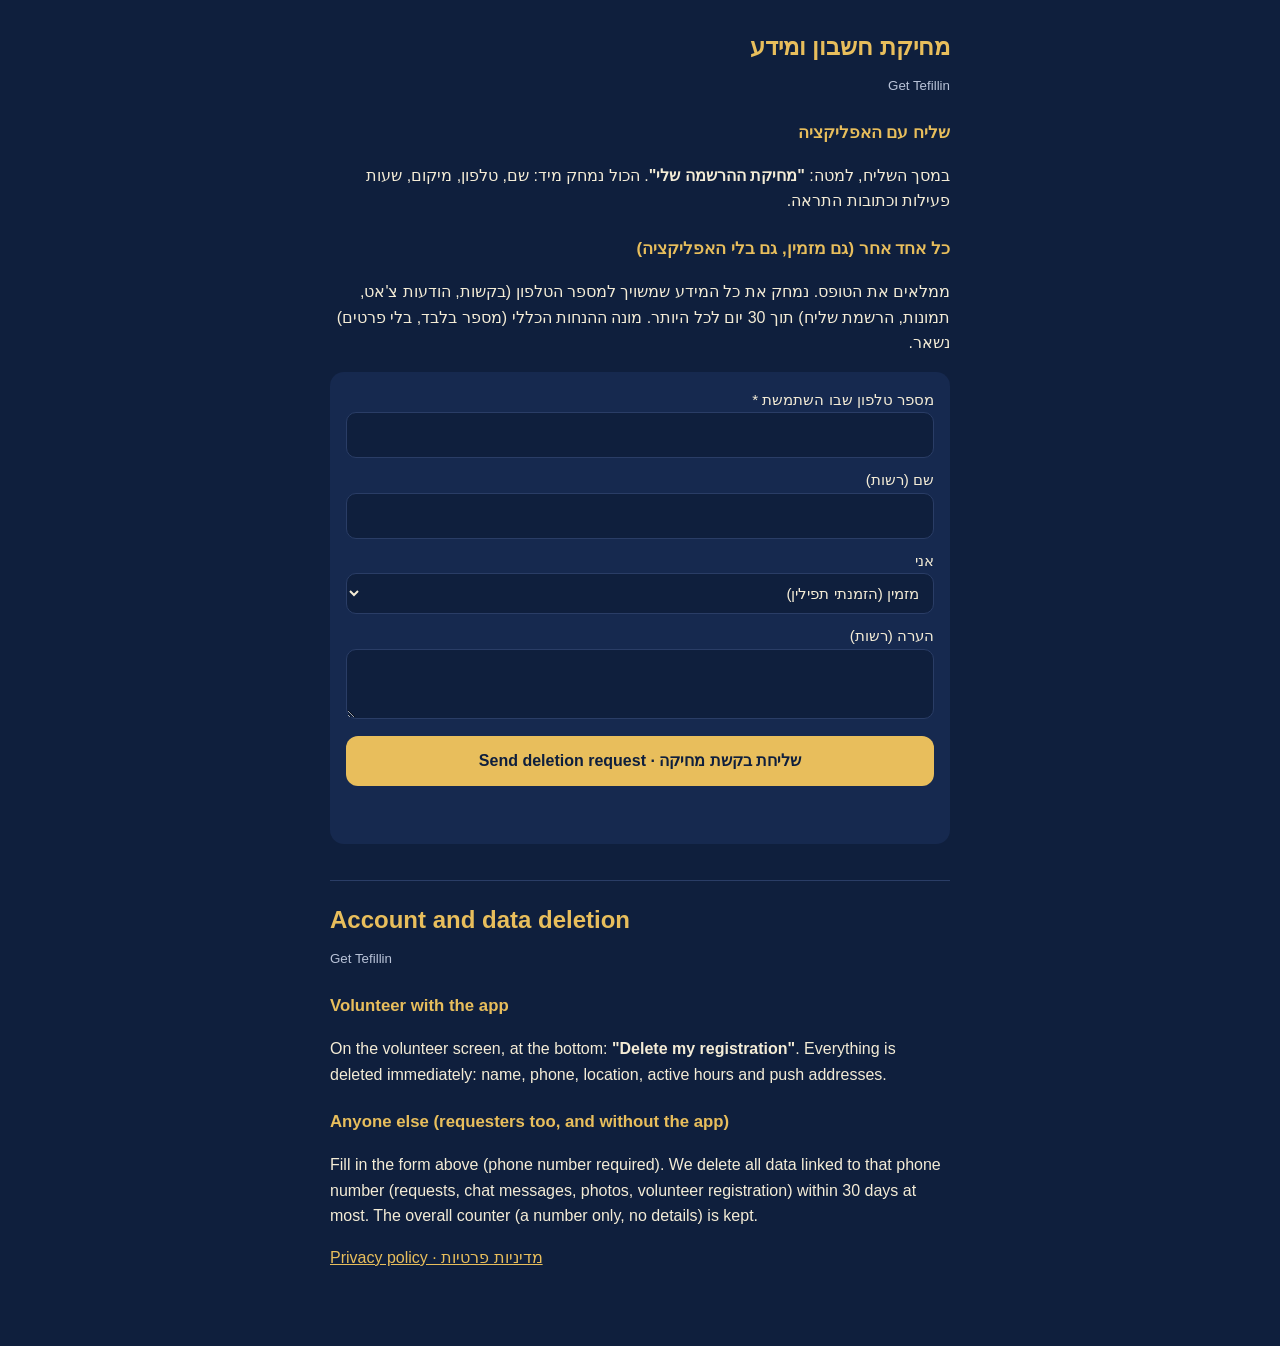
==== public/delete-account/index.html @ 19985929 "Get Tefillin replica: public frontend, Node server, admin, e2e tests" ====
<!doctype html>
<html lang="he" dir="rtl"><head><meta charset="utf-8"><meta name="viewport" content="width=device-width,initial-scale=1">
<title>מחיקת חשבון ומידע · Get Tefillin</title><link rel="canonical" href="https://get-tefillin.sites.tab.bot/delete-account">
<meta name="robots" content="noindex">
<style>
@font-face{font-family:Heebo;src:url(/fonts/Heebo.ttf)}
body{margin:0;background:#0f1f3d;color:#f4ecd6;font-family:Heebo,Arial,sans-serif;line-height:1.6}
main{max-width:620px;margin:0 auto;padding:28px 20px 60px}
h1{color:#e8be5c;font-size:1.5rem;margin:0 0 6px}h2{color:#e8be5c;font-size:1.05rem;margin:22px 0 6px}
a{color:#e8be5c}small{color:#b9c3d8}
form{display:grid;gap:10px;margin-top:10px;background:#16294f;border-radius:14px;padding:16px}
label{font-size:.95rem}input,select,textarea{font:inherit;padding:10px;border-radius:10px;border:1px solid #2a3d66;background:#0f1f3d;color:#f4ecd6;width:100%;box-sizing:border-box}
button{font:inherit;font-weight:700;background:#e8be5c;color:#0f1f3d;border:0;border-radius:12px;padding:12px;cursor:pointer}
#ok{background:#1f4d2e;border-radius:12px;padding:12px}#er{color:#ff9b8a}
section+section{border-top:1px solid #2a3d66;margin-top:36px;padding-top:20px}
</style></head><body><main>
<section lang="he" dir="rtl">
<h1>מחיקת חשבון ומידע</h1><small>Get Tefillin</small>
<h2>שליח עם האפליקציה</h2>
<p>במסך השליח, למטה: <b>"מחיקת ההרשמה שלי"</b>. הכול נמחק מיד: שם, טלפון, מיקום, שעות פעילות וכתובות התראה.</p>
<h2>כל אחד אחר (גם מזמין, גם בלי האפליקציה)</h2>
<p>ממלאים את הטופס. נמחק את כל המידע שמשויך למספר הטלפון (בקשות, הודעות צ'אט, תמונות, הרשמת שליח) תוך 30 יום לכל היותר. מונה ההנחות הכללי (מספר בלבד, בלי פרטים) נשאר.</p>
<form id="f" novalidate>
<label>מספר טלפון שבו השתמשת *<input name="phone" type="tel" dir="ltr" required autocomplete="tel"></label>
<label>שם (רשות)<input name="name" autocomplete="name"></label>
<label>אני<select name="role"><option value="requester">מזמין (הזמנתי תפילין)</option><option value="shaliach">שליח</option><option value="other">אחר</option></select></label>
<label>הערה (רשות)<textarea name="note" rows="2"></textarea></label>
<button type="submit">שליחת בקשת מחיקה · Send deletion request</button>
<p id="er" role="alert"></p>
</form>
<p id="ok" hidden>✓ הבקשה התקבלה. המידע יימחק תוך 30 יום לכל היותר. · Request received. Your data will be deleted within 30 days.</p>
</section>
<section lang="en" dir="ltr">
<h1>Account and data deletion</h1><small>Get Tefillin</small>
<h2>Volunteer with the app</h2>
<p>On the volunteer screen, at the bottom: <b>"Delete my registration"</b>. Everything is deleted immediately: name, phone, location, active hours and push addresses.</p>
<h2>Anyone else (requesters too, and without the app)</h2>
<p>Fill in the form above (phone number required). We delete all data linked to that phone number (requests, chat messages, photos, volunteer registration) within 30 days at most. The overall counter (a number only, no details) is kept.</p>
<p><a href="/privacy">Privacy policy · מדיניות פרטיות</a></p>
</section>
<script>
document.getElementById("f").onsubmit=function(e){e.preventDefault();var f=e.target,er=document.getElementById("er");er.textContent="";
var b={phone:f.phone.value,name:f.name.value,role:f.role.value,note:f.note.value};
if((b.phone.match(/\d/g)||[]).length<7){er.textContent="צריך מספר טלפון תקין · Please enter a valid phone number";return}
f.querySelector("button").disabled=true;
fetch("/api/deletion-request",{method:"POST",headers:{"content-type":"application/json"},body:JSON.stringify(b)}).then(function(r){return r.json()}).then(function(j){
 if(j.ok){f.hidden=true;document.getElementById("ok").hidden=false}else{er.textContent=j.error||"שגיאה, נסה שוב";f.querySelector("button").disabled=false}
}).catch(function(){er.textContent="שגיאת רשת, נסה שוב · Network error, try again";f.querySelector("button").disabled=false})};
</script>
</main></body></html>
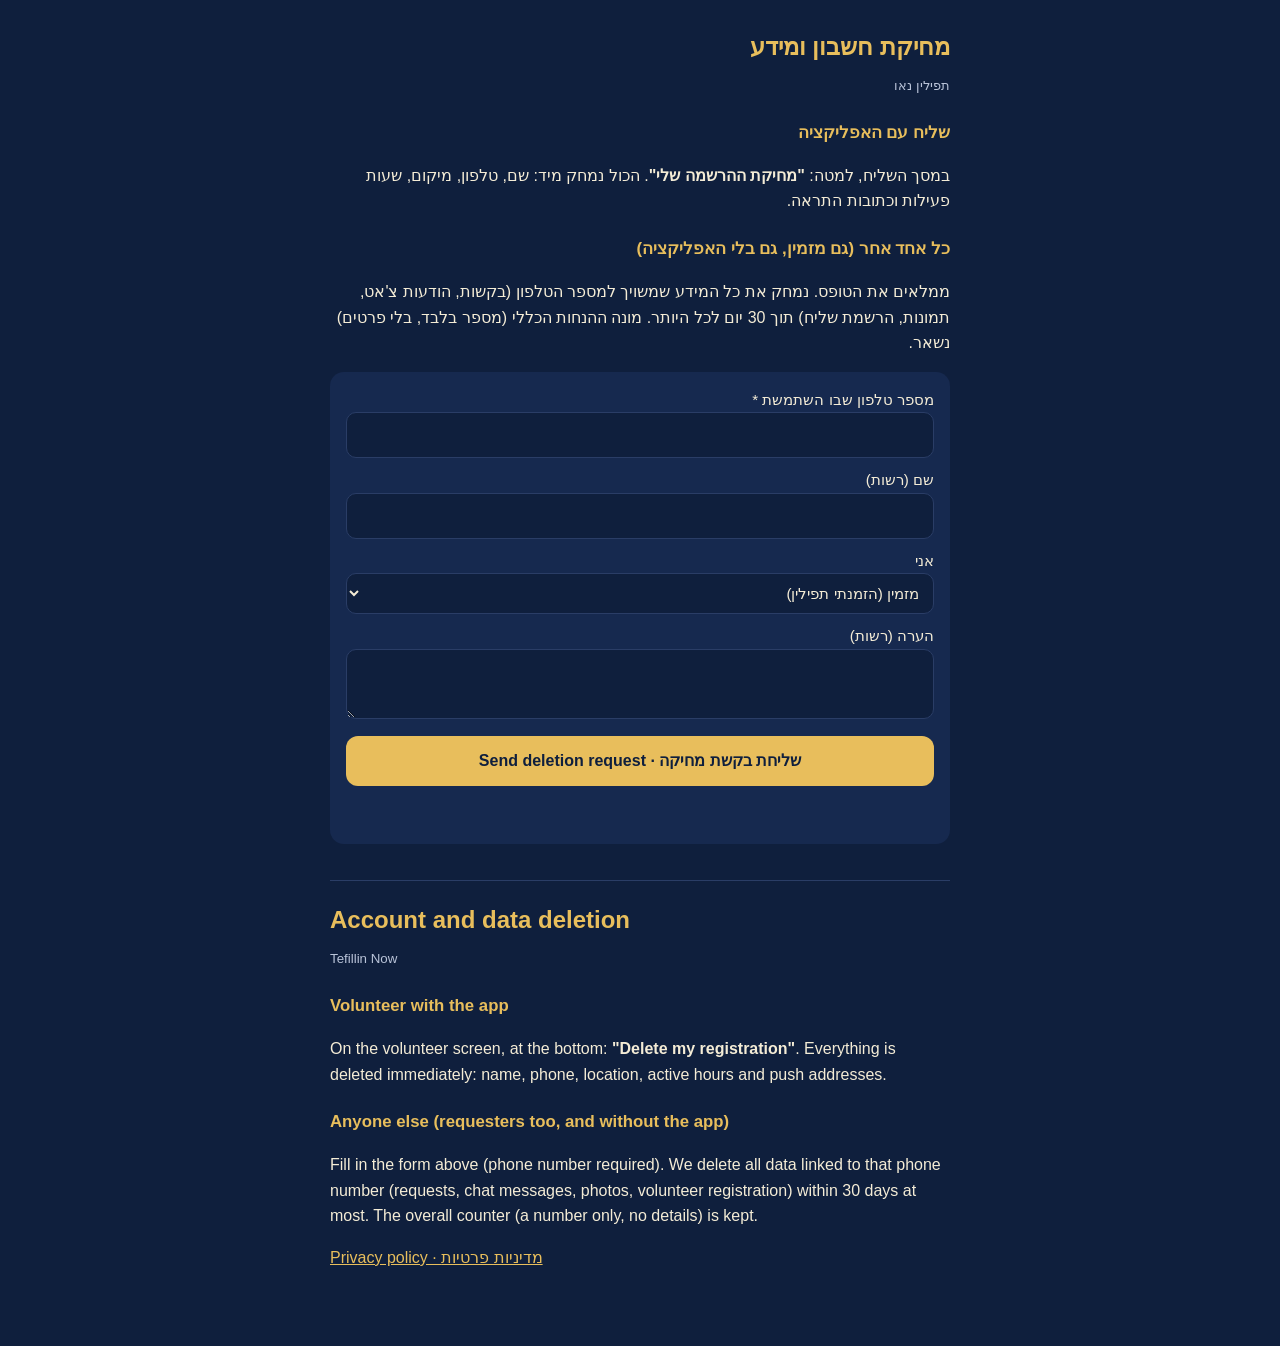
==== commit 63f3ec4d: "Update index.html" ====
--- a/public/delete-account/index.html
+++ b/public/delete-account/index.html
@@ -1,6 +1,6 @@
 <!doctype html>
 <html lang="he" dir="rtl"><head><meta charset="utf-8"><meta name="viewport" content="width=device-width,initial-scale=1">
-<title>מחיקת חשבון ומידע · Get Tefillin</title><link rel="canonical" href="https://get-tefillin.sites.tab.bot/delete-account">
+<title>מחיקת חשבון ומידע · תפילין נאו</title><link rel="canonical" href="https://get-tefillin.onrender.com/delete-account">
 <meta name="robots" content="noindex">
 <style>
 @font-face{font-family:Heebo;src:url(/fonts/Heebo.ttf)}
@@ -15,7 +15,7 @@
 section+section{border-top:1px solid #2a3d66;margin-top:36px;padding-top:20px}
 </style></head><body><main>
 <section lang="he" dir="rtl">
-<h1>מחיקת חשבון ומידע</h1><small>Get Tefillin</small>
+<h1>מחיקת חשבון ומידע</h1><small>תפילין נאו</small>
 <h2>שליח עם האפליקציה</h2>
 <p>במסך השליח, למטה: <b>"מחיקת ההרשמה שלי"</b>. הכול נמחק מיד: שם, טלפון, מיקום, שעות פעילות וכתובות התראה.</p>
 <h2>כל אחד אחר (גם מזמין, גם בלי האפליקציה)</h2>
@@ -31,7 +31,7 @@
 <p id="ok" hidden>✓ הבקשה התקבלה. המידע יימחק תוך 30 יום לכל היותר. · Request received. Your data will be deleted within 30 days.</p>
 </section>
 <section lang="en" dir="ltr">
-<h1>Account and data deletion</h1><small>Get Tefillin</small>
+<h1>Account and data deletion</h1><small>Tefillin Now</small>
 <h2>Volunteer with the app</h2>
 <p>On the volunteer screen, at the bottom: <b>"Delete my registration"</b>. Everything is deleted immediately: name, phone, location, active hours and push addresses.</p>
 <h2>Anyone else (requesters too, and without the app)</h2>
@@ -47,4 +47,4 @@
  if(j.ok){f.hidden=true;document.getElementById("ok").hidden=false}else{er.textContent=j.error||"שגיאה, נסה שוב";f.querySelector("button").disabled=false}
 }).catch(function(){er.textContent="שגיאת רשת, נסה שוב · Network error, try again";f.querySelector("button").disabled=false})};
 </script>
-</main></body></html>+</main></body></html>
